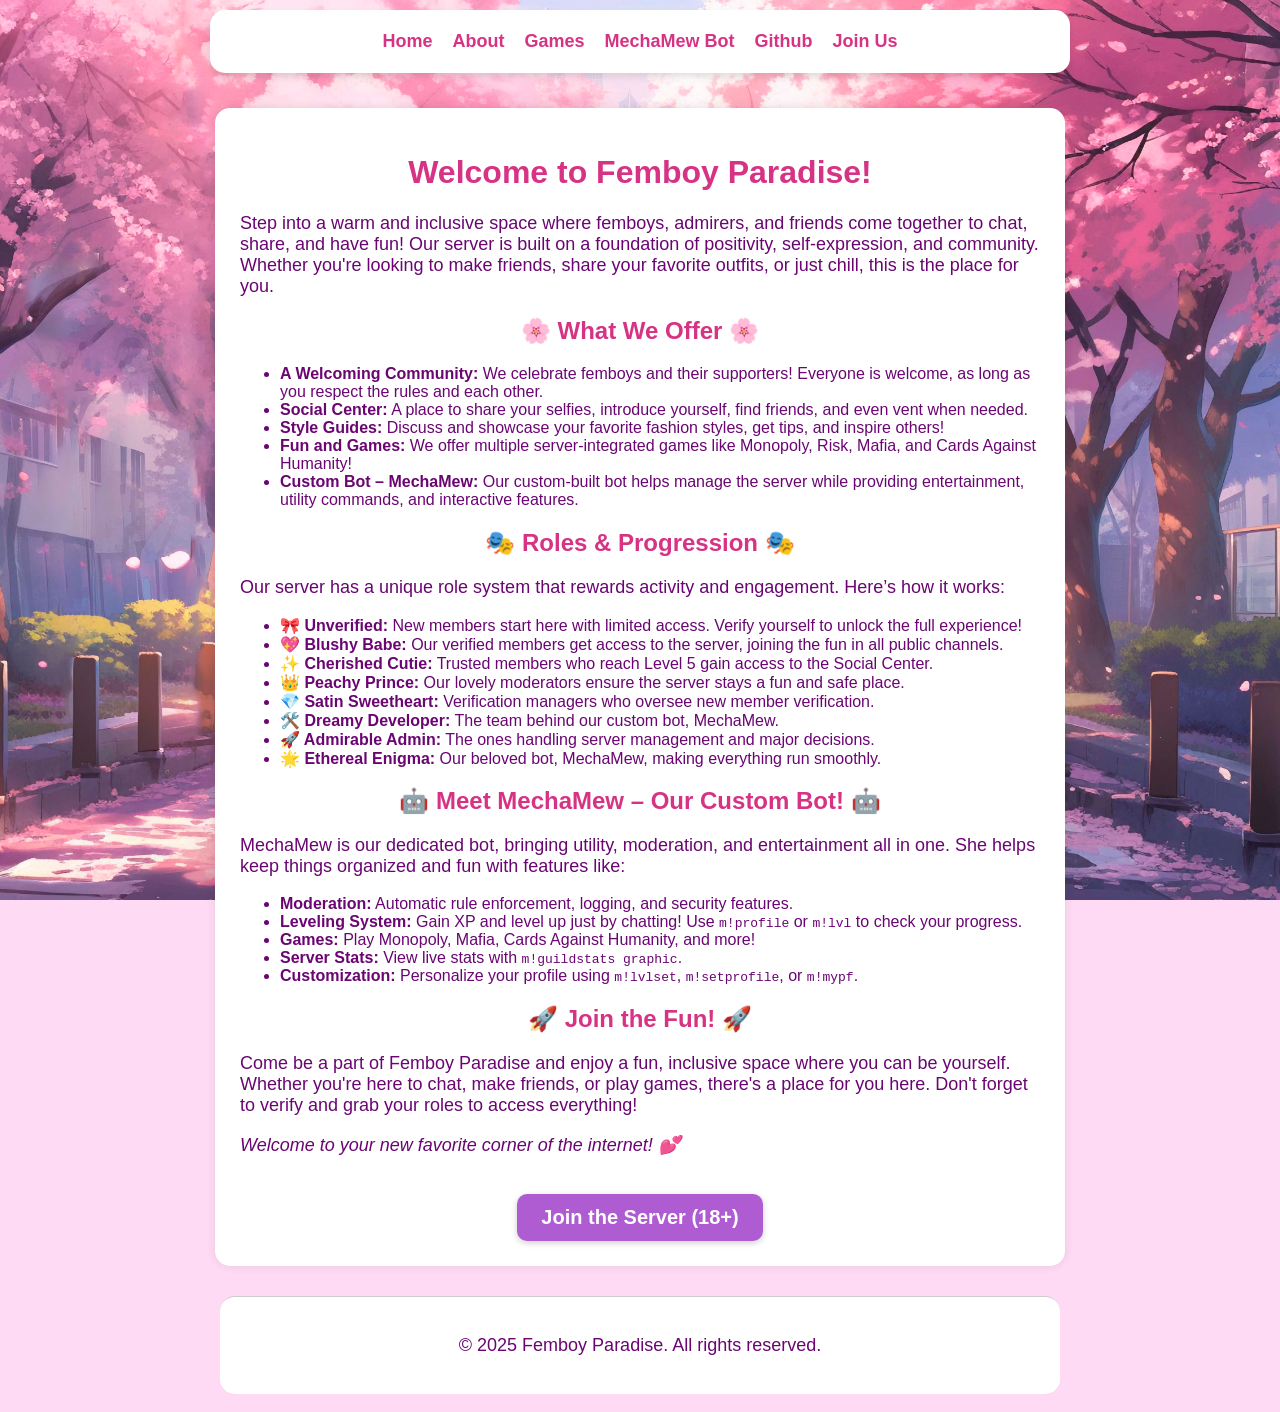
==== index.html @ d856c6c3 "Fixed Navbar Fix the navigation bye bye reformatting most the pages and the CSS. Hope your happy nee" ====
<!DOCTYPE html>
<html lang="en">
  <head>
    <meta charset="UTF-8">
    <meta name="viewport" content="width=device-width, initial-scale=1.0">
    <title>Femboy Paradise</title>
    <link rel="stylesheet" href="styles.css">
    <meta property="og:title" content="Femboy Paradise"/>
    <meta property="og:description" content="Welcome to Femboy Paradise! A cozy, vibrant Discord community for femboys and their fans. Join us for fun chats, games, and a supportive space!">
    <meta property="og:url" content="https://femboy-paradi.se" />
    <meta property="og:locale" content="en_US" />
    <meta property="og:image" content="https://femboy-paradi.se/icons/favicon.png" />
    <link rel="icon" href="/icons/favicon.png" type="image/png" />
    <link rel="stylesheet" type="text/css" href="https://fonts.googleapis.com/css?family=Open+Sans" />
    <meta name="viewport" content="width=device-width, initial-scale=1, shrink-to-fit=no" />
  </head>
  <body>
    <script>
      document.addEventListener("DOMContentLoaded", function () {
          const navLinks = document.querySelector(".nav-links");
          const menuToggle = document.querySelector(".menu-toggle");
      
          if (navLinks) {
              navLinks.classList.remove("active"); // Ensure it starts minimized
          }
      
          // Toggle menu when clicking the button
          menuToggle.addEventListener("click", function () {
              navLinks.classList.toggle("active");
          });
      
          // Minimize navbar when scrolling
          window.addEventListener("scroll", function () {
              if (navLinks.classList.contains("active")) {
                  navLinks.classList.remove("active"); // Hide on scroll
              }
          });
      });
      </script>
      
      
      <nav class="navbar">
        <button class="menu-toggle">☰</button>
          <ul class="nav-links">
            <li><a href="index.html">Home</a></li>
            <li><a href="about.html">About</a></li>
            <li><a href="games.html">Games</a></li>
            <li><a href="https://mechamew.crazyco.xyz/">MechaMew Bot</a></li>
            <li><a href="https://github.com/ClaraCrazy/femboy-paradi.se">Github</a></li>
            <li><a href="https://discord.gg/bottom" target="_blank">Join Us</a></li>
          </ul>
        </div>
      </nav>     
    <div class="container">
      <h1>Welcome to Femboy Paradise!</h1>
      <p>Step into a warm and inclusive space where femboys, admirers, and friends come together to chat, share, and have fun! Our server is built on a foundation of positivity, self-expression, and community. Whether you're looking to make friends, share your favorite outfits, or just chill, this is the place for you.</p>
      <h2>🌸 What We Offer 🌸</h2>
      <ul>
        <li><strong>A Welcoming Community:</strong> We celebrate femboys and their supporters! Everyone is welcome, as long as you respect the rules and each other.</li>
        <li><strong>Social Center:</strong> A place to share your selfies, introduce yourself, find friends, and even vent when needed.</li>
        <li><strong>Style Guides:</strong> Discuss and showcase your favorite fashion styles, get tips, and inspire others!</li>
        <li><strong>Fun and Games:</strong> We offer multiple server-integrated games like Monopoly, Risk, Mafia, and Cards Against Humanity!</li>
        <li><strong>Custom Bot – MechaMew:</strong> Our custom-built bot helps manage the server while providing entertainment, utility commands, and interactive features.</li>
      </ul>
      <h2>🎭 Roles & Progression 🎭</h2>
      <p>Our server has a unique role system that rewards activity and engagement. Here’s how it works:</p>
      <ul>
        <li><strong>🎀 Unverified:</strong> New members start here with limited access. Verify yourself to unlock the full experience!</li>
        <li><strong>💖 Blushy Babe:</strong> Our verified members get access to the server, joining the fun in all public channels.</li>
        <li><strong>✨ Cherished Cutie:</strong> Trusted members who reach Level 5 gain access to the Social Center.</li>
        <li><strong>👑 Peachy Prince:</strong> Our lovely moderators ensure the server stays a fun and safe place.</li>
        <li><strong>💎 Satin Sweetheart:</strong> Verification managers who oversee new member verification.</li>
        <li><strong>🛠️ Dreamy Developer:</strong> The team behind our custom bot, MechaMew.</li>
        <li><strong>🚀 Admirable Admin:</strong> The ones handling server management and major decisions.</li>
        <li><strong>🌟 Ethereal Enigma:</strong> Our beloved bot, MechaMew, making everything run smoothly.</li>
      </ul>
      <h2>🤖 Meet MechaMew – Our Custom Bot! 🤖</h2>
      <p>MechaMew is our dedicated bot, bringing utility, moderation, and entertainment all in one. She helps keep things organized and fun with features like:</p>
      <ul>
        <li><strong>Moderation:</strong> Automatic rule enforcement, logging, and security features.</li>
        <li><strong>Leveling System:</strong> Gain XP and level up just by chatting! Use <code>m!profile</code> or <code>m!lvl</code> to check your progress.</li>
        <li><strong>Games:</strong> Play Monopoly, Mafia, Cards Against Humanity, and more!</li>
        <li><strong>Server Stats:</strong> View live stats with <code>m!guildstats graphic</code>.</li>
        <li><strong>Customization:</strong> Personalize your profile using <code>m!lvlset</code>, <code>m!setprofile</code>, or <code>m!mypf</code>.</li>
      </ul>
      <h2>🚀 Join the Fun! 🚀</h2>
      <p>Come be a part of Femboy Paradise and enjoy a fun, inclusive space where you can be yourself. Whether you're here to chat, make friends, or play games, there's a place for you here. Don't forget to verify and grab your roles to access everything!</p>
      <p><em>Welcome to your new favorite corner of the internet! 💕</em></p>
      <div class="nav" style="display: flex;align-content: space-evenly;justify-content: space-around;">
        <a href="https://discord.gg/bottom" target="_blank" class="join-button">Join the Server (18+)</a>
      </div>
    </div>
    <footer>
      <p>&copy; 2025 Femboy Paradise. All rights reserved.</p>
    </footer>
  </body>
</html>
---- styles.css ----
/* General Body Styling */
body {
    font-family: Arial, sans-serif;
    text-align: center;
    background-image: url('icons/background.jpg');
    background-attachment: fixed;
    background-size: cover;
    background-repeat: no-repeat;
    background-position: center center;
    background-color: #ffdaf4;
    color: #6a0572;
    padding: 10px 20px;
    padding-top: 100px; /* Ensure content does not get hidden under navbar */
}

/* Navbar Styling */
.navbar {
    position: fixed;
    top: 10px;
    left: 50%;
    transform: translateX(-50%);
    width: 70%;
    max-width: 850px;
    background: white;
    z-index: 1000;
    padding: 5px 5px; /* Reduced padding */
    box-shadow: 0 4px 6px rgba(0, 0, 0, 0.1);
    border-radius: 15px; /* Rounded corners */
    display: flex;
    align-items: center;
    justify-content: center;
    height: auto; /* Prevents oversized navbar */
}

/* Navbar Links */
.nav-links {
    display: flex;
    gap: 20px;
    list-style: none;
    padding: 0;
    justify-content: center;
}

.nav-links li {
    display: inline;
}

.nav-links a {
    text-decoration: none;
    color: #d63384;
    font-weight: bold;
    font-size: 18px;
    transition: color 0.3s ease-in-out;
}

.nav-links a:hover {
    color: #b92b6c;
}

/* Menu Toggle Button (Mobile) */
.menu-toggle {
    display: none; /* Hidden on desktop */
    background: none;
    border: none;
    font-size: 24px;
    cursor: pointer;
    padding: 10px;
    color: #d63384;
    position: absolute;
    top: 50%;
    left: 15px;
    transform: translateY(-50%);
}

/* Mobile Navbar */
@media (max-width: 768px) {
    .navbar {
        justify-content: flex-start;
        padding: 10px;
        height: 50px; /* Keeps navbar small */
    }

    .menu-toggle {
        display: block; /* Show menu button */
    }

    .nav-links {
        display: none;
        flex-direction: column;
        position: absolute;
        top: 50px;
        left: 50%;
        transform: translateX(-50%);
        width: 90%;
        background: white;
        border-radius: 15px;
        z-index: 1000;
        padding: 10px 0;
        text-align: center;
        box-shadow: 0 4px 10px rgba(0, 0, 0, 0.2);
    }

    .nav-links.active {
        display: flex !important;
    }
}

/* Main Content Box */
.container {
    max-width: 800px;
    margin: 0 auto;
    background: white;
    padding: 25px;
    border-radius: 15px; /* Rounded corners */
    box-shadow: 0px 0px 10px rgba(0, 0, 0, 0.1);
    text-align: left;
}
.role-icons img {
	width: 32px;
	height: 32px;
	margin-top: 10px;
}
/* Headings */
h1, h2, h3 {
    color: #d63384;
    text-align: center;
    font-weight: bold;
}

/* Paragraph Text */
p {
    font-size: 18px;
}

/* Buttons */
.join-button {
    display: inline-block;
    margin-top: 20px;
    padding: 12px 24px;
    font-size: 20px;
    color: white;
    background-color: #af5bd2;
    border: none;
    border-radius: 10px;
    cursor: pointer;
    text-decoration: none;
    font-weight: bold;
    box-shadow: 0 2px 6px rgba(0, 0, 0, 0.2);
}

.join-button:hover {
    background-color: #6d3a83;
}

/* Footer */
footer {
    text-align: center;
    padding: 20px;
    margin-top: 30px;
    background: white;
    border-top: 1px solid #ccc;
    color: #6a0572;
    font-size: 16px;
    border-radius: 15px;
    max-width: 800px;
    margin-left: auto;
    margin-right: auto;
}
/*
               =-**+--               
             -%@@@@@@@#-             
            -@@@@@@@@@@@=            
           -@@@@@@@@@@@@#-           
           +@@@@@@@@@@@@@:           
           -@@@@@@@@@@@@%:           
   -#@@@#-  =@@@@@@@@@@@-  -#@@@#=   
  -@%+-*@@#- *#@#%@%%#%= -#@@*-+%@-  
  +*    -%@@*%%=+#@++=@%*@@#-    *=  
   =      +@@*%@@@@@@@%#@@+      -   
 -@@@@@@@@@@@@@@@@@@@@@@@@@@@@@@@@@- 
+@@*==++##%%%@@@@@@@@@@@%%%##++==*@@=
+@#-       =#@@@=@@@+@@@#=       :@@=
:*@-     -#@@@+-.@@@+-+@@@*=     =@+ 
  -=-   +@@%-   -@@%+   =@@@=   :=-  
       +@@+     +%@%      +@@+       
       =@@*-     %@%     -*@@-       
        -+@%+=   #@*   =+%%+-        
           ::    +@-    :-           
                 :+=                 
          Jenn.zip Was Here Your Welcome <3          
*/
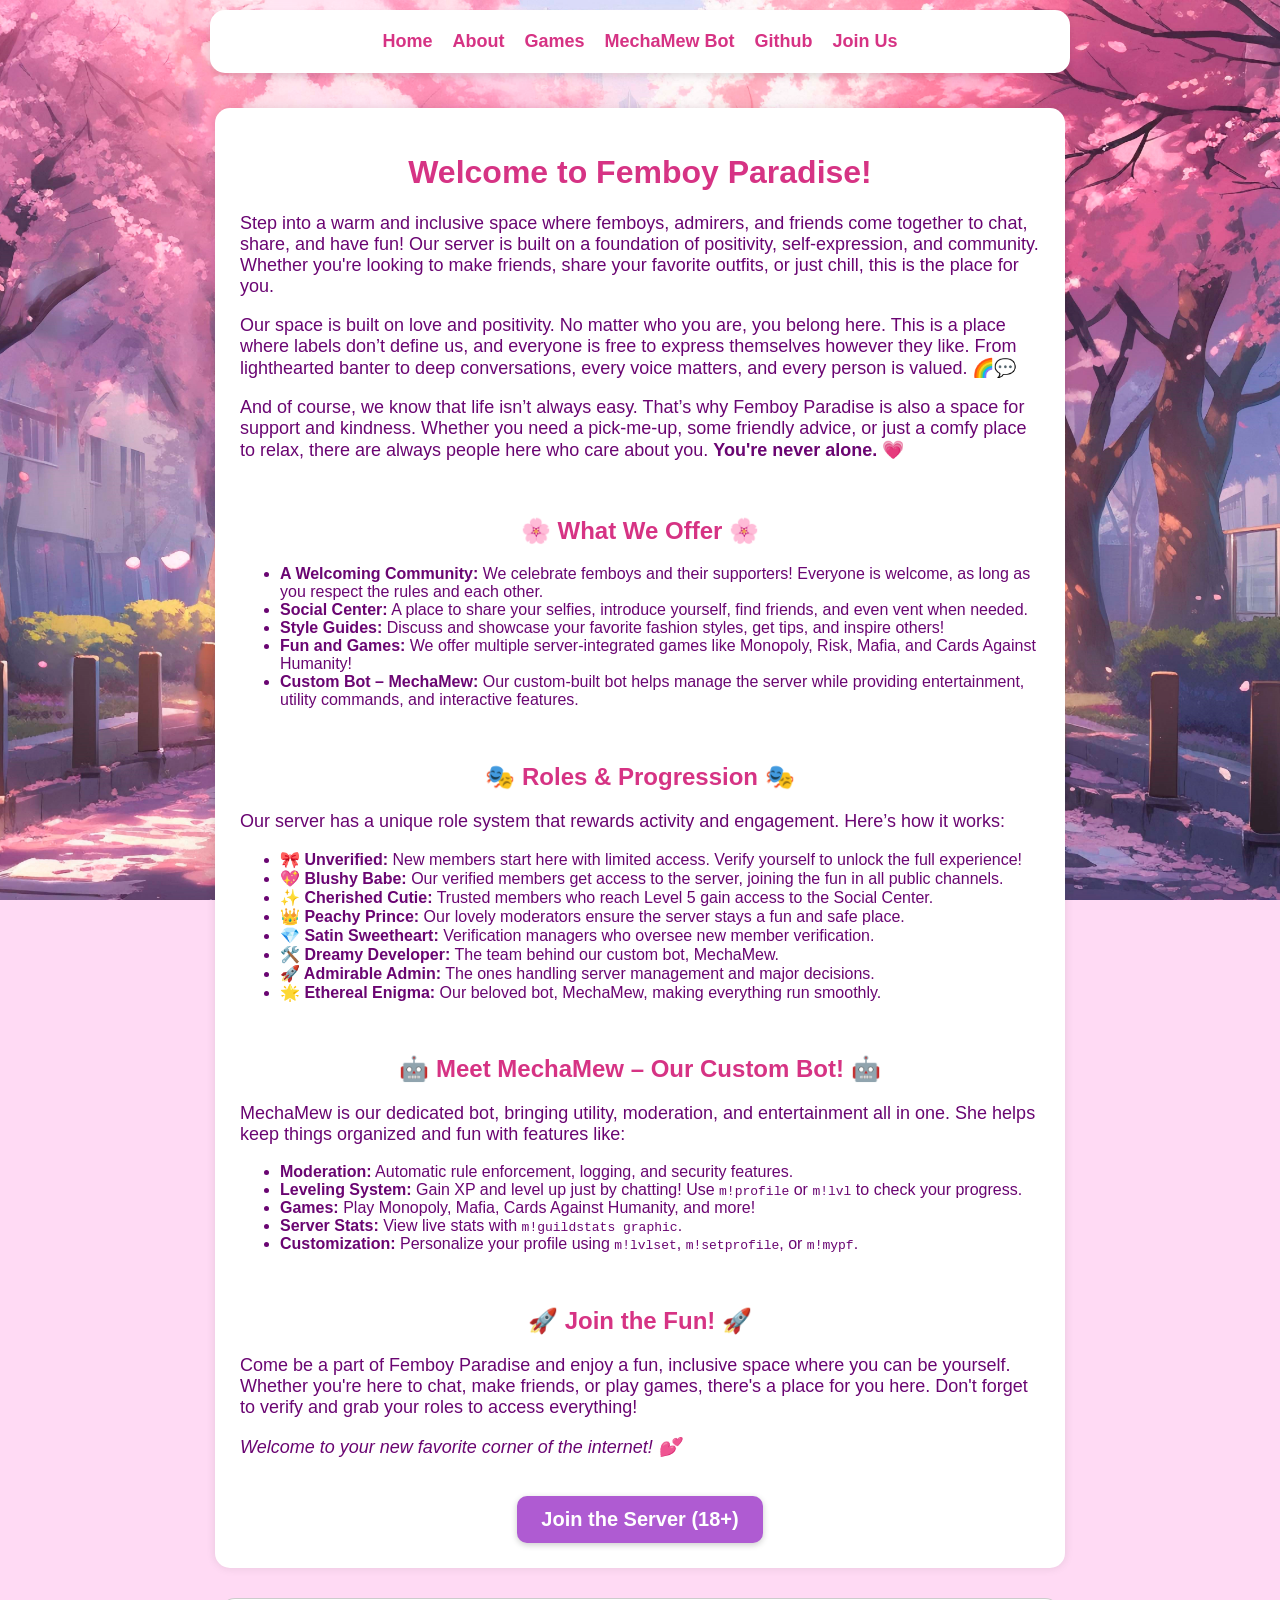
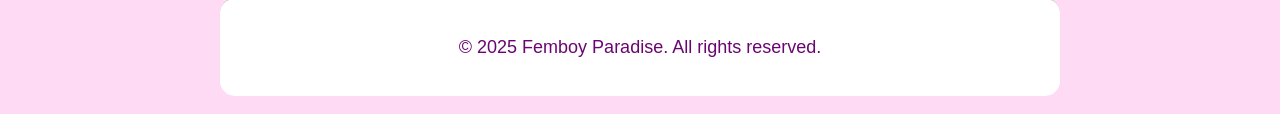
==== commit a58a0b55: "Update index.html Signed-off-by: Clara K <github@crazyco.xyz>" ====
--- a/index.html
+++ b/index.html
@@ -8,27 +8,27 @@
     <meta property="og:title" content="Femboy Paradise"/>
     <meta property="og:description" content="Welcome to Femboy Paradise! A cozy, vibrant Discord community for femboys and their fans. Join us for fun chats, games, and a supportive space!">
     <meta property="og:url" content="https://femboy-paradi.se" />
-    <meta property="og:locale" content="en_US" />
-    <meta property="og:image" content="https://femboy-paradi.se/icons/favicon.png" />
-    <link rel="icon" href="/icons/favicon.png" type="image/png" />
-    <link rel="stylesheet" type="text/css" href="https://fonts.googleapis.com/css?family=Open+Sans" />
-    <meta name="viewport" content="width=device-width, initial-scale=1, shrink-to-fit=no" />
+    <meta property="og:locale" content="en_US"/>
+    <meta property="og:image" content="https://femboy-paradi.se/icons/favicon.png"/>
+    <link rel="icon" href="/icons/favicon.png" type="image/png"/>
+    <link rel="stylesheet" type="text/css" href="https://fonts.googleapis.com/css?family=Open+Sans"/>
+    <meta name="viewport" content="width=device-width, initial-scale=1, shrink-to-fit=no"/>
   </head>
   <body>
     <script>
       document.addEventListener("DOMContentLoaded", function () {
           const navLinks = document.querySelector(".nav-links");
           const menuToggle = document.querySelector(".menu-toggle");
-      
+
           if (navLinks) {
               navLinks.classList.remove("active"); // Ensure it starts minimized
           }
-      
+
           // Toggle menu when clicking the button
           menuToggle.addEventListener("click", function () {
               navLinks.classList.toggle("active");
           });
-      
+
           // Minimize navbar when scrolling
           window.addEventListener("scroll", function () {
               if (navLinks.classList.contains("active")) {
@@ -36,62 +36,80 @@
               }
           });
       });
-      </script>
-      
-      
-      <nav class="navbar">
-        <button class="menu-toggle">☰</button>
-          <ul class="nav-links">
-            <li><a href="index.html">Home</a></li>
-            <li><a href="about.html">About</a></li>
-            <li><a href="games.html">Games</a></li>
-            <li><a href="https://mechamew.crazyco.xyz/">MechaMew Bot</a></li>
-            <li><a href="https://github.com/ClaraCrazy/femboy-paradi.se">Github</a></li>
-            <li><a href="https://discord.gg/bottom" target="_blank">Join Us</a></li>
-          </ul>
-        </div>
-      </nav>     
-    <div class="container">
-      <h1>Welcome to Femboy Paradise!</h1>
-      <p>Step into a warm and inclusive space where femboys, admirers, and friends come together to chat, share, and have fun! Our server is built on a foundation of positivity, self-expression, and community. Whether you're looking to make friends, share your favorite outfits, or just chill, this is the place for you.</p>
-      <h2>🌸 What We Offer 🌸</h2>
-      <ul>
-        <li><strong>A Welcoming Community:</strong> We celebrate femboys and their supporters! Everyone is welcome, as long as you respect the rules and each other.</li>
-        <li><strong>Social Center:</strong> A place to share your selfies, introduce yourself, find friends, and even vent when needed.</li>
-        <li><strong>Style Guides:</strong> Discuss and showcase your favorite fashion styles, get tips, and inspire others!</li>
-        <li><strong>Fun and Games:</strong> We offer multiple server-integrated games like Monopoly, Risk, Mafia, and Cards Against Humanity!</li>
-        <li><strong>Custom Bot – MechaMew:</strong> Our custom-built bot helps manage the server while providing entertainment, utility commands, and interactive features.</li>
+    </script>
+    <nav class="navbar">
+      <button class="menu-toggle">☰</button>
+      <div class="navbar-title">Home</div>
+      <ul class="nav-links">
+        <li><a href="index.html">Home</a></li>
+        <li><a href="about.html">About</a></li>
+        <li><a href="games.html">Games</a></li>
+        <li><a href="https://mechamew.crazyco.xyz/" target="_blank">MechaMew Bot</a></li>
+        <li><a href="https://github.com/ClaraCrazy/femboy-paradi.se" target="_blank">Github</a></li>
+        <li><a href="https://discord.gg/bottom" target="_blank">Join Us</a></li>
       </ul>
-      <h2>🎭 Roles & Progression 🎭</h2>
-      <p>Our server has a unique role system that rewards activity and engagement. Here’s how it works:</p>
-      <ul>
-        <li><strong>🎀 Unverified:</strong> New members start here with limited access. Verify yourself to unlock the full experience!</li>
-        <li><strong>💖 Blushy Babe:</strong> Our verified members get access to the server, joining the fun in all public channels.</li>
-        <li><strong>✨ Cherished Cutie:</strong> Trusted members who reach Level 5 gain access to the Social Center.</li>
-        <li><strong>👑 Peachy Prince:</strong> Our lovely moderators ensure the server stays a fun and safe place.</li>
-        <li><strong>💎 Satin Sweetheart:</strong> Verification managers who oversee new member verification.</li>
-        <li><strong>🛠️ Dreamy Developer:</strong> The team behind our custom bot, MechaMew.</li>
-        <li><strong>🚀 Admirable Admin:</strong> The ones handling server management and major decisions.</li>
-        <li><strong>🌟 Ethereal Enigma:</strong> Our beloved bot, MechaMew, making everything run smoothly.</li>
-      </ul>
-      <h2>🤖 Meet MechaMew – Our Custom Bot! 🤖</h2>
-      <p>MechaMew is our dedicated bot, bringing utility, moderation, and entertainment all in one. She helps keep things organized and fun with features like:</p>
-      <ul>
-        <li><strong>Moderation:</strong> Automatic rule enforcement, logging, and security features.</li>
-        <li><strong>Leveling System:</strong> Gain XP and level up just by chatting! Use <code>m!profile</code> or <code>m!lvl</code> to check your progress.</li>
-        <li><strong>Games:</strong> Play Monopoly, Mafia, Cards Against Humanity, and more!</li>
-        <li><strong>Server Stats:</strong> View live stats with <code>m!guildstats graphic</code>.</li>
-        <li><strong>Customization:</strong> Personalize your profile using <code>m!lvlset</code>, <code>m!setprofile</code>, or <code>m!mypf</code>.</li>
-      </ul>
-      <h2>🚀 Join the Fun! 🚀</h2>
-      <p>Come be a part of Femboy Paradise and enjoy a fun, inclusive space where you can be yourself. Whether you're here to chat, make friends, or play games, there's a place for you here. Don't forget to verify and grab your roles to access everything!</p>
-      <p><em>Welcome to your new favorite corner of the internet! 💕</em></p>
-      <div class="nav" style="display: flex;align-content: space-evenly;justify-content: space-around;">
-        <a href="https://discord.gg/bottom" target="_blank" class="join-button">Join the Server (18+)</a>
-      </div>
     </div>
-    <footer>
-      <p>&copy; 2025 Femboy Paradise. All rights reserved.</p>
-    </footer>
-  </body>
+  </nav>
+  <div class="container">
+    <h1>Welcome to Femboy Paradise!</h1>
+    <p>
+       Step into a warm and inclusive space where femboys, admirers, and friends come together to 
+       chat, share, and have fun! Our server is built on a foundation of positivity, self-expression, and community. 
+       Whether you're looking to make friends, share your favorite outfits, or just chill, this is the place for you.
+    </p>
+    <p>
+       Our space is built on love and positivity. No matter who you are, you belong here.
+       This is a place where labels don’t define us, and everyone is free to express themselves 
+       however they like. From lighthearted banter to deep conversations, every voice matters, 
+       and every person is valued. 🌈💬
+    </p>
+    <p>
+       And of course, we know that life isn’t always easy. That’s why Femboy Paradise is also a space for support and kindness. 
+       Whether you need a pick-me-up, some friendly advice, or just a comfy place to relax, there are always people here who care about you.
+       <b>You're never alone. 💗</b>
+    </p>
+    <br>
+    <h2>🌸 What We Offer 🌸</h2>
+    <ul>
+      <li><strong>A Welcoming Community:</strong> We celebrate femboys and their supporters! Everyone is welcome, as long as you respect the rules and each other.</li>
+      <li><strong>Social Center:</strong> A place to share your selfies, introduce yourself, find friends, and even vent when needed.</li>
+      <li><strong>Style Guides:</strong> Discuss and showcase your favorite fashion styles, get tips, and inspire others!</li>
+      <li><strong>Fun and Games:</strong> We offer multiple server-integrated games like Monopoly, Risk, Mafia, and Cards Against Humanity!</li>
+      <li><strong>Custom Bot – MechaMew:</strong> Our custom-built bot helps manage the server while providing entertainment, utility commands, and interactive features.</li>
+    </ul>
+    <br>
+    <h2>🎭 Roles & Progression 🎭</h2>
+    <p>Our server has a unique role system that rewards activity and engagement. Here’s how it works:</p>
+    <ul>
+      <li><strong>🎀 Unverified:</strong> New members start here with limited access. Verify yourself to unlock the full experience!</li>
+      <li><strong>💖 Blushy Babe:</strong> Our verified members get access to the server, joining the fun in all public channels.</li>
+      <li><strong>✨ Cherished Cutie:</strong> Trusted members who reach Level 5 gain access to the Social Center.</li>
+      <li><strong>👑 Peachy Prince:</strong> Our lovely moderators ensure the server stays a fun and safe place.</li>
+      <li><strong>💎 Satin Sweetheart:</strong> Verification managers who oversee new member verification.</li>
+      <li><strong>🛠️ Dreamy Developer:</strong> The team behind our custom bot, MechaMew.</li>
+      <li><strong>🚀 Admirable Admin:</strong> The ones handling server management and major decisions.</li>
+      <li><strong>🌟 Ethereal Enigma:</strong> Our beloved bot, MechaMew, making everything run smoothly.</li>
+    </ul>
+    <br>
+    <h2>🤖 Meet MechaMew – Our Custom Bot! 🤖</h2>
+    <p>MechaMew is our dedicated bot, bringing utility, moderation, and entertainment all in one. She helps keep things organized and fun with features like:</p>
+    <ul>
+      <li><strong>Moderation:</strong> Automatic rule enforcement, logging, and security features.</li>
+      <li><strong>Leveling System:</strong> Gain XP and level up just by chatting! Use <code>m!profile</code> or <code>m!lvl</code> to check your progress.</li>
+      <li><strong>Games:</strong> Play Monopoly, Mafia, Cards Against Humanity, and more!</li>
+      <li><strong>Server Stats:</strong> View live stats with <code>m!guildstats graphic</code>.</li>
+      <li><strong>Customization:</strong> Personalize your profile using <code>m!lvlset</code>, <code>m!setprofile</code>, or <code>m!mypf</code>.</li>
+    </ul>
+    <br>
+    <h2>🚀 Join the Fun! 🚀</h2>
+    <p>Come be a part of Femboy Paradise and enjoy a fun, inclusive space where you can be yourself. Whether you're here to chat, make friends, or play games, there's a place for you here. Don't forget to verify and grab your roles to access everything!</p>
+    <p><em>Welcome to your new favorite corner of the internet! 💕</em></p>
+    <div class="nav" style="display: flex;align-content: space-evenly;justify-content: space-around;">
+      <a href="https://discord.gg/bottom" target="_blank" class="join-button">Join the Server (18+)</a>
+    </div>
+  </div>
+  <footer>
+    <p>&copy; 2025 Femboy Paradise. All rights reserved.</p>
+  </footer>
+</body>
 </html>
--- a/styles.css
+++ b/styles.css
@@ -72,6 +72,17 @@
     transform: translateY(-50%);
 }
 
+/* Menu title for mobile */
+.navbar-title {
+	display: none;
+    color: #d63384;
+	text-align: center;
+	font-weight: bold;
+	width: 100%;
+	font-size: 24px;
+}
+
+
 /* Mobile Navbar */
 @media (max-width: 768px) {
     .navbar {
@@ -103,6 +114,10 @@
     .nav-links.active {
         display: flex !important;
     }
+
+	.navbar-title {
+		display: block;
+	}
 }
 
 /* Main Content Box */
@@ -167,25 +182,25 @@
     margin-right: auto;
 }
 /*
-               =-**+--               
-             -%@@@@@@@#-             
-            -@@@@@@@@@@@=            
-           -@@@@@@@@@@@@#-           
-           +@@@@@@@@@@@@@:           
-           -@@@@@@@@@@@@%:           
-   -#@@@#-  =@@@@@@@@@@@-  -#@@@#=   
-  -@%+-*@@#- *#@#%@%%#%= -#@@*-+%@-  
-  +*    -%@@*%%=+#@++=@%*@@#-    *=  
-   =      +@@*%@@@@@@@%#@@+      -   
- -@@@@@@@@@@@@@@@@@@@@@@@@@@@@@@@@@- 
+               =-**+--
+             -%@@@@@@@#-
+            -@@@@@@@@@@@=
+           -@@@@@@@@@@@@#-
+           +@@@@@@@@@@@@@:
+           -@@@@@@@@@@@@%:
+   -#@@@#-  =@@@@@@@@@@@-  -#@@@#=
+  -@%+-*@@#- *#@#%@%%#%= -#@@*-+%@-
+  +*    -%@@*%%=+#@++=@%*@@#-    *=
+   =      +@@*%@@@@@@@%#@@+      -
+ -@@@@@@@@@@@@@@@@@@@@@@@@@@@@@@@@@-
 +@@*==++##%%%@@@@@@@@@@@%%%##++==*@@=
 +@#-       =#@@@=@@@+@@@#=       :@@=
-:*@-     -#@@@+-.@@@+-+@@@*=     =@+ 
-  -=-   +@@%-   -@@%+   =@@@=   :=-  
-       +@@+     +%@%      +@@+       
-       =@@*-     %@%     -*@@-       
-        -+@%+=   #@*   =+%%+-        
-           ::    +@-    :-           
-                 :+=                 
-          Jenn.zip Was Here Your Welcome <3          
-*/+:*@-     -#@@@+-.@@@+-+@@@*=     =@+
+  -=-   +@@%-   -@@%+   =@@@=   :=-
+       +@@+     +%@%      +@@+
+       =@@*-     %@%     -*@@-
+        -+@%+=   #@*   =+%%+-
+           ::    +@-    :-
+                 :+=
+          Jenn.zip Was Here Your Welcome <3
+*/
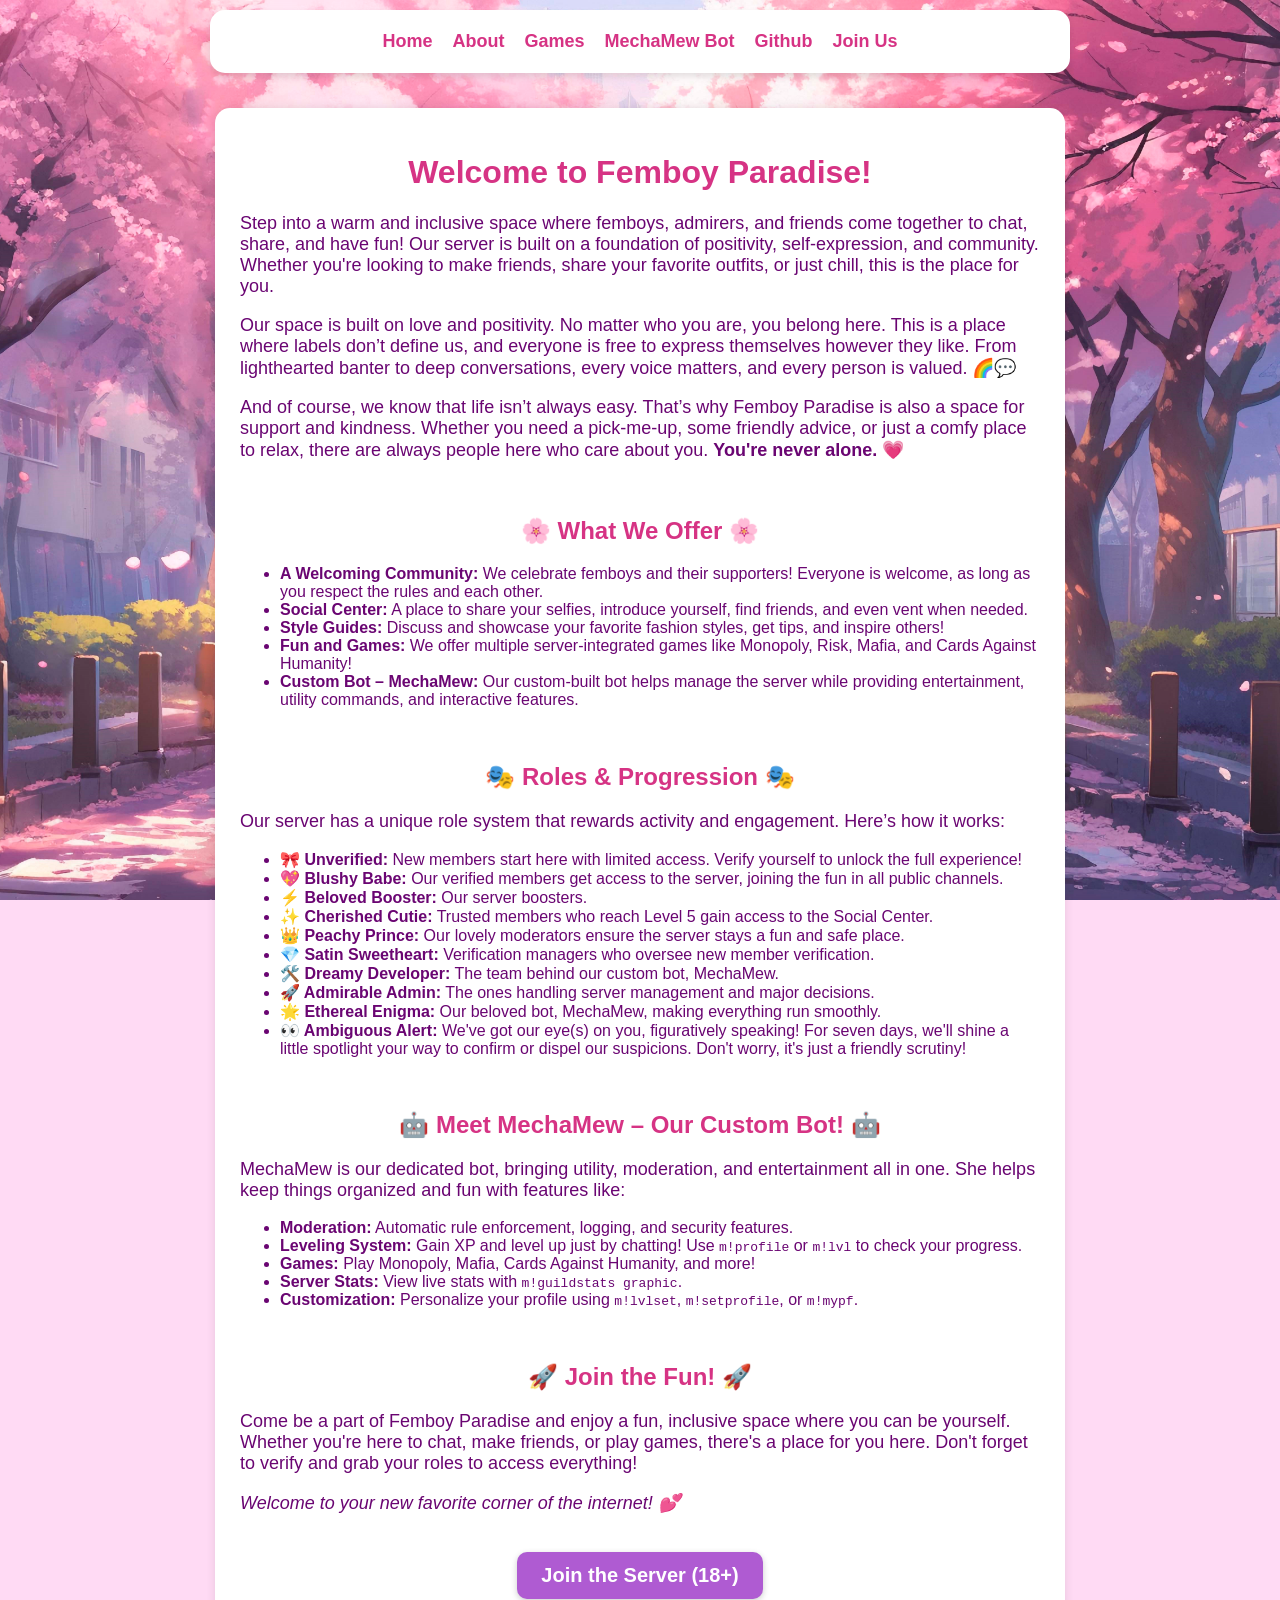
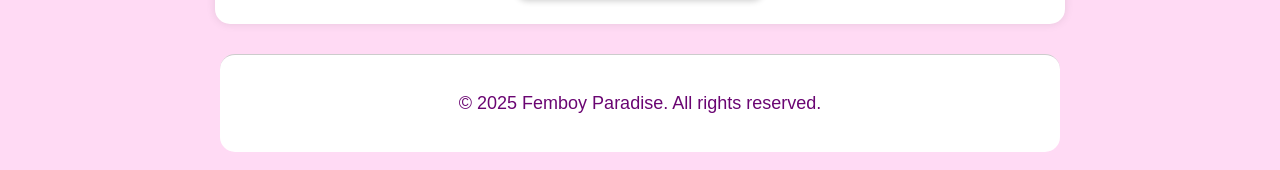
==== commit 18b22ded: "Add two new roles into the list" ====
--- a/index.html
+++ b/index.html
@@ -53,20 +53,20 @@
   <div class="container">
     <h1>Welcome to Femboy Paradise!</h1>
     <p>
-       Step into a warm and inclusive space where femboys, admirers, and friends come together to 
-       chat, share, and have fun! Our server is built on a foundation of positivity, self-expression, and community. 
-       Whether you're looking to make friends, share your favorite outfits, or just chill, this is the place for you.
+      Step into a warm and inclusive space where femboys, admirers, and friends come together to
+      chat, share, and have fun! Our server is built on a foundation of positivity, self-expression, and community.
+      Whether you're looking to make friends, share your favorite outfits, or just chill, this is the place for you.
     </p>
     <p>
-       Our space is built on love and positivity. No matter who you are, you belong here.
-       This is a place where labels don’t define us, and everyone is free to express themselves 
-       however they like. From lighthearted banter to deep conversations, every voice matters, 
-       and every person is valued. 🌈💬
+      Our space is built on love and positivity. No matter who you are, you belong here.
+      This is a place where labels don’t define us, and everyone is free to express themselves
+      however they like. From lighthearted banter to deep conversations, every voice matters,
+      and every person is valued. 🌈💬
     </p>
     <p>
-       And of course, we know that life isn’t always easy. That’s why Femboy Paradise is also a space for support and kindness. 
-       Whether you need a pick-me-up, some friendly advice, or just a comfy place to relax, there are always people here who care about you.
-       <b>You're never alone. 💗</b>
+      And of course, we know that life isn’t always easy. That’s why Femboy Paradise is also a space for support and kindness.
+      Whether you need a pick-me-up, some friendly advice, or just a comfy place to relax, there are always people here who care about you.
+      <b>You're never alone. 💗</b>
     </p>
     <br>
     <h2>🌸 What We Offer 🌸</h2>
@@ -83,12 +83,14 @@
     <ul>
       <li><strong>🎀 Unverified:</strong> New members start here with limited access. Verify yourself to unlock the full experience!</li>
       <li><strong>💖 Blushy Babe:</strong> Our verified members get access to the server, joining the fun in all public channels.</li>
+      <li><strong>⚡ Beloved Booster:</strong> Our server boosters.</li>
       <li><strong>✨ Cherished Cutie:</strong> Trusted members who reach Level 5 gain access to the Social Center.</li>
       <li><strong>👑 Peachy Prince:</strong> Our lovely moderators ensure the server stays a fun and safe place.</li>
       <li><strong>💎 Satin Sweetheart:</strong> Verification managers who oversee new member verification.</li>
       <li><strong>🛠️ Dreamy Developer:</strong> The team behind our custom bot, MechaMew.</li>
       <li><strong>🚀 Admirable Admin:</strong> The ones handling server management and major decisions.</li>
       <li><strong>🌟 Ethereal Enigma:</strong> Our beloved bot, MechaMew, making everything run smoothly.</li>
+      <li><strong>👀 Ambiguous Alert:</strong> We've got our eye(s) on you, figuratively speaking! For seven days, we'll shine a little spotlight your way to confirm or dispel our suspicions. Don't worry, it's just a friendly scrutiny!</li>
     </ul>
     <br>
     <h2>🤖 Meet MechaMew – Our Custom Bot! 🤖</h2>
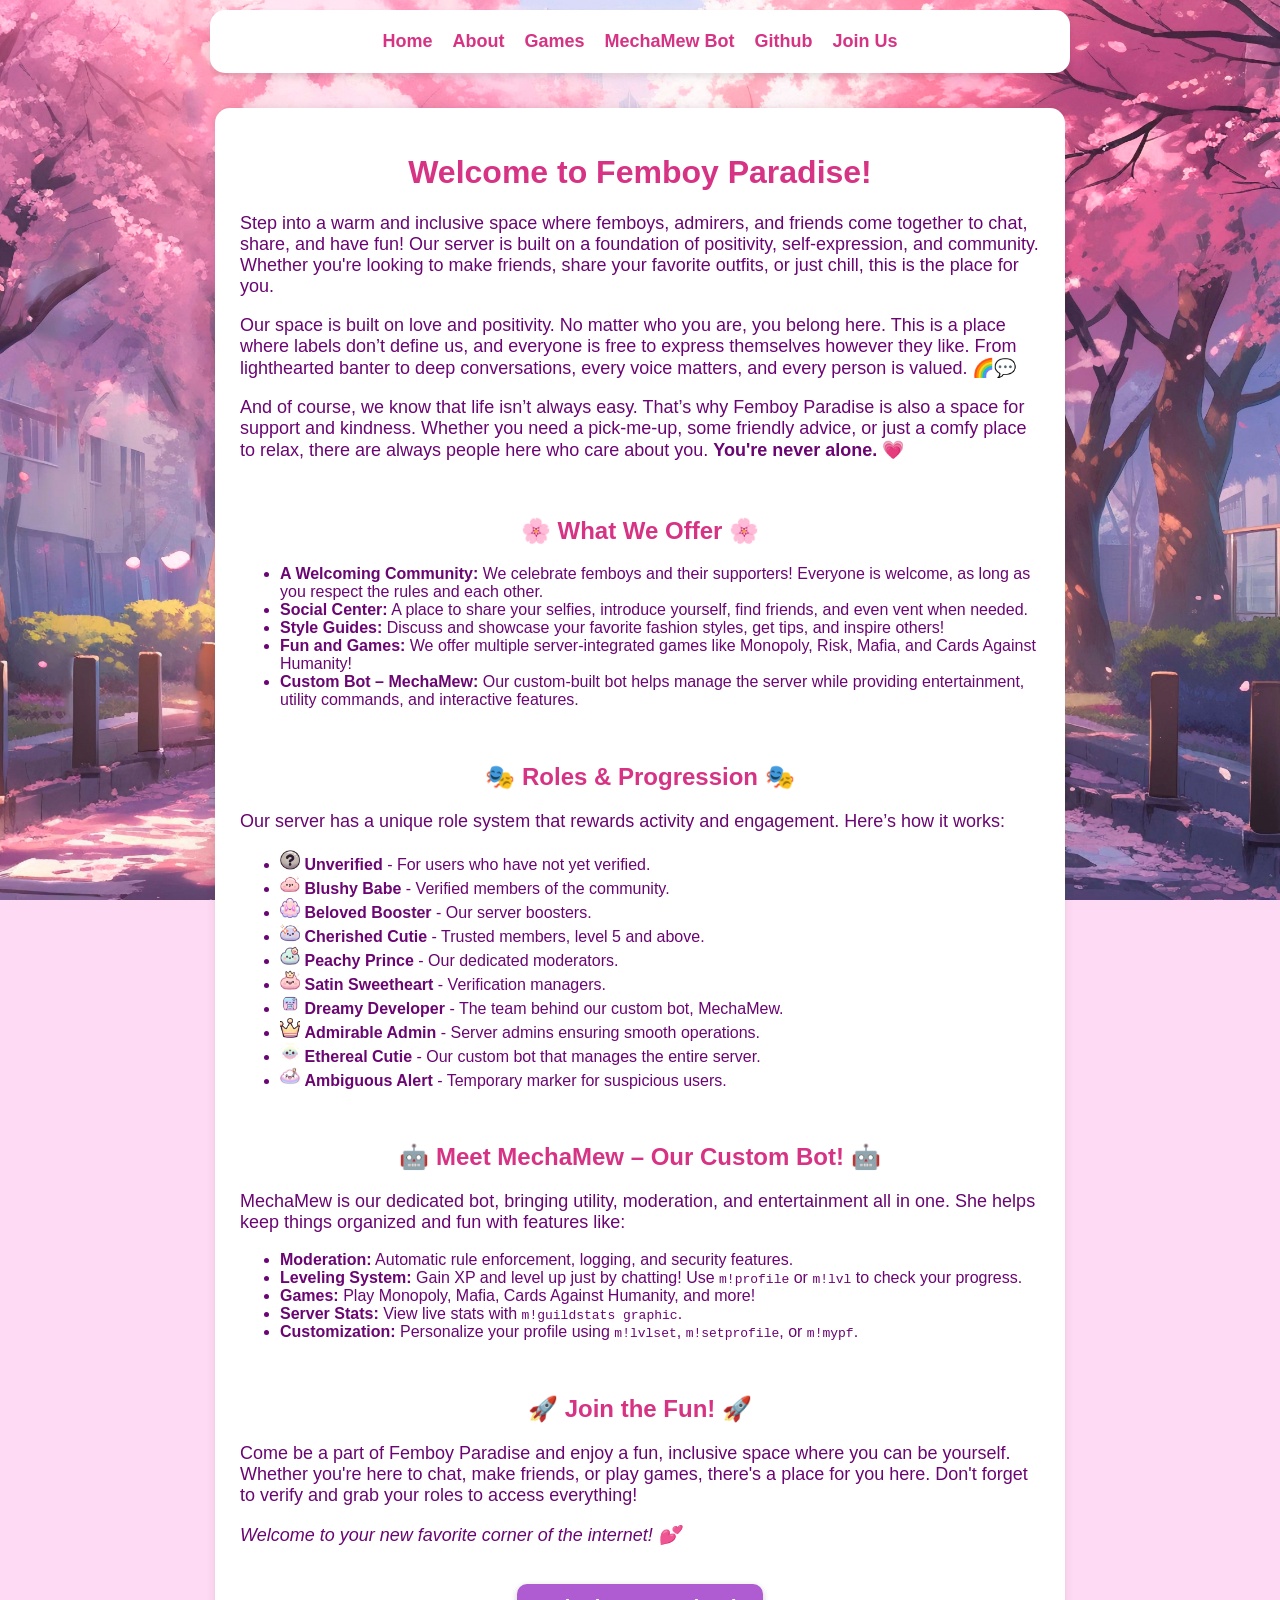
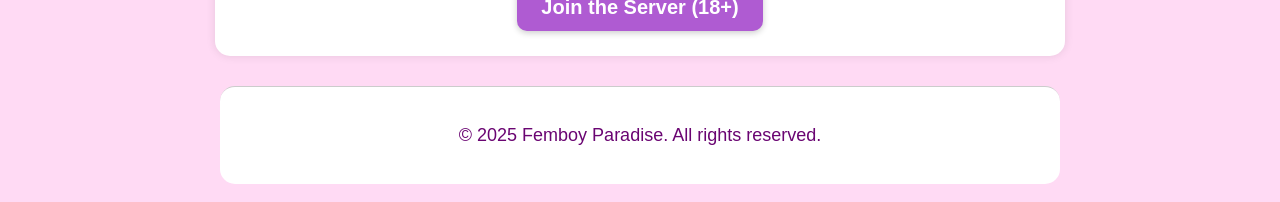
==== commit 6d7ffb59: "Swap role descriptions between index and about pages + use role icons at the front page" ====
--- a/index.html
+++ b/index.html
@@ -80,18 +80,20 @@
     <br>
     <h2>🎭 Roles & Progression 🎭</h2>
     <p>Our server has a unique role system that rewards activity and engagement. Here’s how it works:</p>
-    <ul>
-      <li><strong>🎀 Unverified:</strong> New members start here with limited access. Verify yourself to unlock the full experience!</li>
-      <li><strong>💖 Blushy Babe:</strong> Our verified members get access to the server, joining the fun in all public channels.</li>
-      <li><strong>⚡ Beloved Booster:</strong> Our server boosters.</li>
-      <li><strong>✨ Cherished Cutie:</strong> Trusted members who reach Level 5 gain access to the Social Center.</li>
-      <li><strong>👑 Peachy Prince:</strong> Our lovely moderators ensure the server stays a fun and safe place.</li>
-      <li><strong>💎 Satin Sweetheart:</strong> Verification managers who oversee new member verification.</li>
-      <li><strong>🛠️ Dreamy Developer:</strong> The team behind our custom bot, MechaMew.</li>
-      <li><strong>🚀 Admirable Admin:</strong> The ones handling server management and major decisions.</li>
-      <li><strong>🌟 Ethereal Enigma:</strong> Our beloved bot, MechaMew, making everything run smoothly.</li>
-      <li><strong>👀 Ambiguous Alert:</strong> We've got our eye(s) on you, figuratively speaking! For seven days, we'll shine a little spotlight your way to confirm or dispel our suspicions. Don't worry, it's just a friendly scrutiny!</li>
-    </ul>
+    <div class="role-icons-small">
+      <ul>
+        <li><img src="icons/unverified.png" class="icon" alt="Unverified"> <strong>Unverified</strong> - For users who have not yet verified.</li>
+        <li><img src="icons/blushy-babe.png" class="icon" alt="Blushy Babe"> <strong>Blushy Babe</strong> - Verified members of the community.</li>
+        <li><img src="icons/beloved_booster.png" class="icon" alt="Beloved Booster"> <strong>Beloved Booster</strong> - Our server boosters.</li>
+        <li><img src="icons/cherished-cutie.png" class="icon" alt="Cherished Cutie"> <strong>Cherished Cutie</strong> - Trusted members, level 5 and above.</li>
+        <li><img src="icons/peachy-prince.png" class="icon" alt="Peachy Prince"> <strong>Peachy Prince</strong> - Our dedicated moderators.</li>
+        <li><img src="icons/satin-sweetheart.png" class="icon" alt="Satin Sweetheart"> <strong>Satin Sweetheart</strong> - Verification managers.</li>
+        <li><img src="icons/dreamy-developer.png" class="icon" alt="Dreamy Developer"> <strong>Dreamy Developer</strong> - The team behind our custom bot, MechaMew.</li>
+        <li><img src="icons/admirable-admin.png" class="icon" alt="Admirable Admin"> <strong>Admirable Admin</strong> - Server admins ensuring smooth operations.</li>
+        <li><img src="icons/ethereal-cutie.png" class="icon" alt="Ethereal Cutie"> <strong>Ethereal Cutie</strong> - Our custom bot that manages the entire server.</li>
+        <li><img src="icons/ambiguous_alert.png" class="icon" alt="Ambiguous Alert"> <strong>Ambiguous Alert</strong> - Temporary marker for suspicious users.</li>
+      </ul>
+    </div>
     <br>
     <h2>🤖 Meet MechaMew – Our Custom Bot! 🤖</h2>
     <p>MechaMew is our dedicated bot, bringing utility, moderation, and entertainment all in one. She helps keep things organized and fun with features like:</p>
--- a/styles.css
+++ b/styles.css
@@ -134,6 +134,10 @@
 	width: 32px;
 	height: 32px;
 	margin-top: 10px;
+}
+.role-icons-small img {
+	width: 20px;
+	height: 20px;
 }
 /* Headings */
 h1, h2, h3 {
